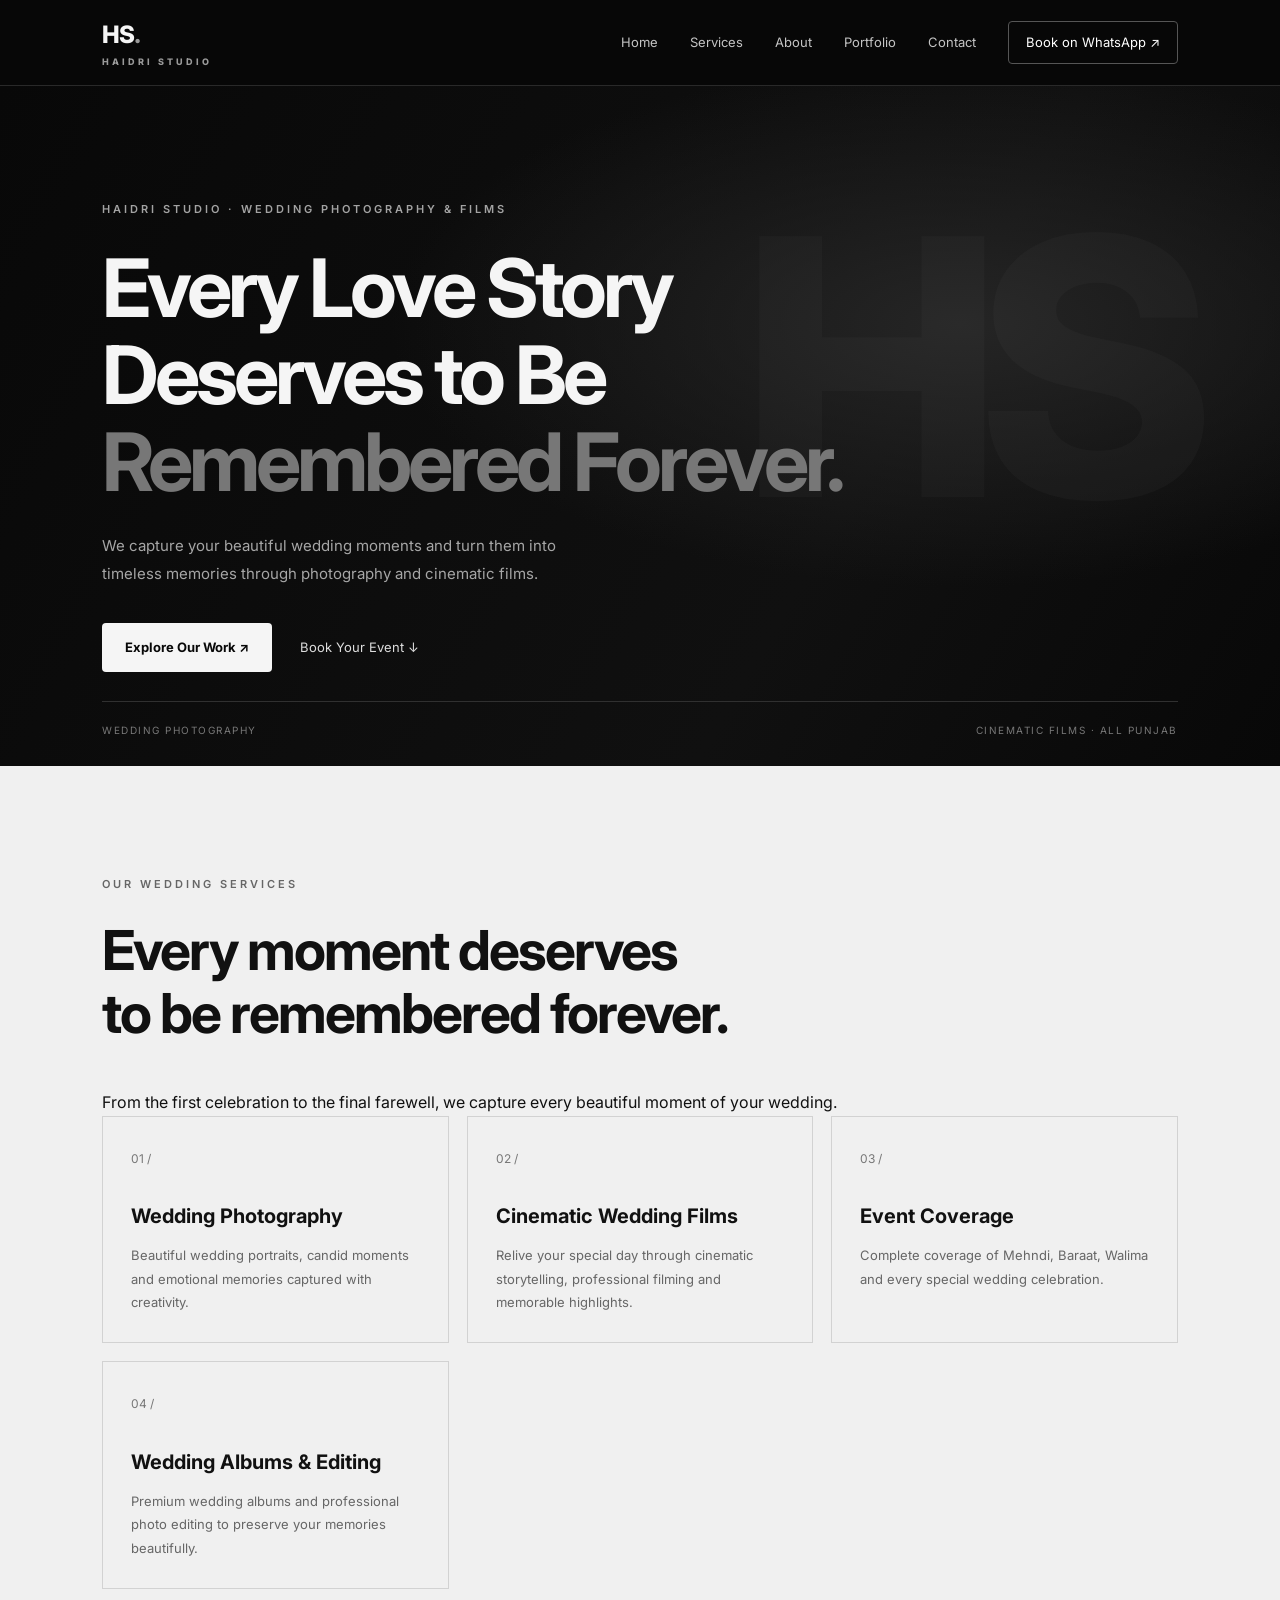
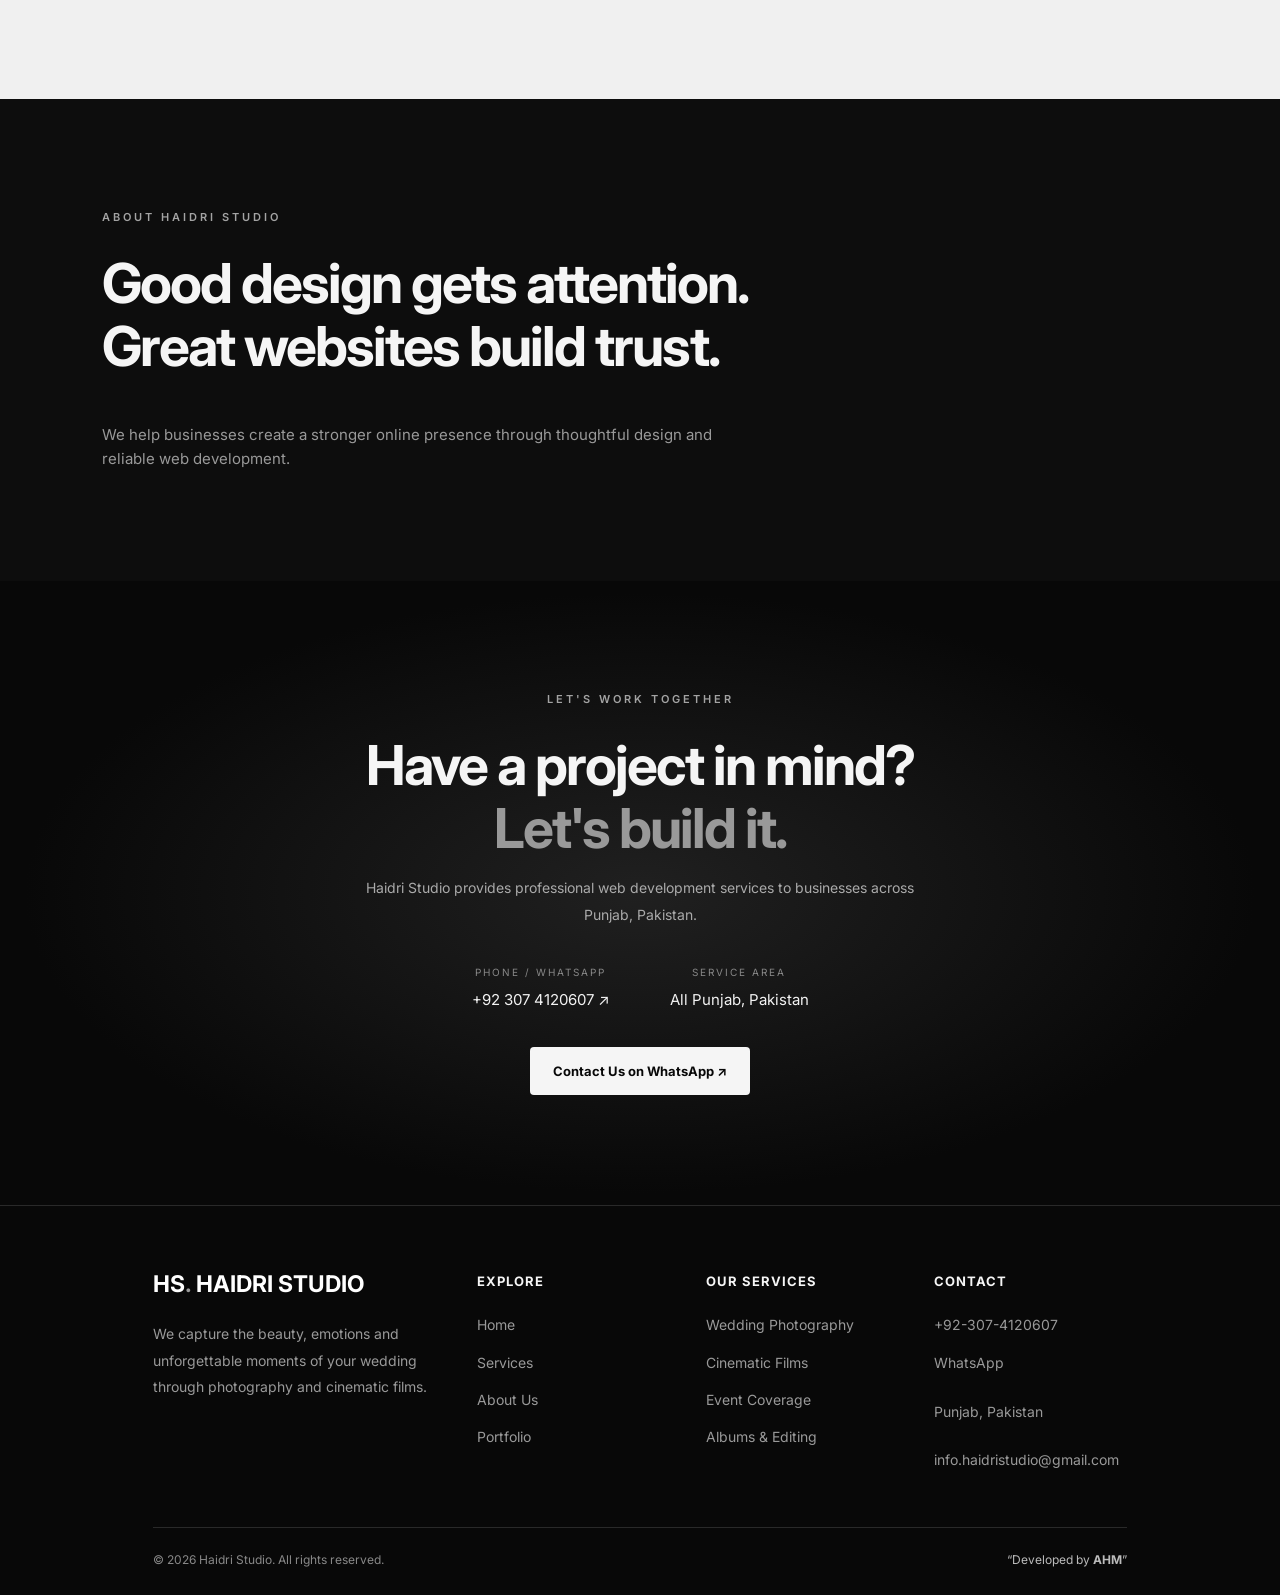
==== index.html @ b30dca48 "Add files via upload" ====
<!DOCTYPE html>
<html lang="en">
<head>
  <meta charset="UTF-8">
  <meta name="viewport" content="width=device-width, initial-scale=1.0">
  <meta name="description" content="Haidri Studio builds modern websites for businesses and brands.">
  <title>Haidri Studio | Web Development</title>
  <link rel="stylesheet" href="style.css">
</head>
<body>

  <header class="navbar">
    <a href="#" class="logo">HS<span>.</span> <small>HAIDRI STUDIO</small></a>

    
<nav>
<a href="index.html">Home</a>
<a href="services.html">Services</a>
<a href="about.html">About</a>
<a href="#portfolio">Portfolio</a>
<a href="contact.html">Contact</a>

  <a
    href="https://wa.me/923074120607?text=Hello%20Haidri%20Studio"
    class="nav-button"
    target="_blank"
    rel="noopener noreferrer"
  >
    Book on WhatsApp ↗
  </a>
</nav>

  </header>

  <main>

<section class="hero" id="home">
  <p class="eyebrow">HAIDRI STUDIO · WEDDING PHOTOGRAPHY & FILMS</p>

<h1>
  Every Love Story<br>
  Deserves to Be<br>
  <span>Remembered Forever.</span>
</h1>

<p class="hero-text">
  We capture your beautiful wedding moments and turn
  them into timeless memories through photography
  and cinematic films.
</p>

  <div class="hero-actions">
<a href="portfolio.html" class="primary-button">
  Explore Our Work ↗
</a>

    <a href="#contact" class="text-button">
      Book Your Event ↓
    </a>
  </div>

  <div class="hero-bottom">
    <span>WEDDING PHOTOGRAPHY</span>
    <span>CINEMATIC FILMS · ALL PUNJAB</span>
  </div>
</section>




    <section class="services section" id="services">
      <p class="eyebrow">OUR WEDDING SERVICES</p>

      <h2>
        Every moment deserves<br>
        to be <span>remembered forever.</span>
      </h2>

      <p class="section-description">
        From the first celebration to the final farewell,
        we capture every beautiful moment of your wedding.
      </p>

      <div class="service-grid">

        <article class="service-card">
          <span>01 /</span>
          <h3>Wedding Photography</h3>
          <p>
            Beautiful wedding portraits, candid moments and
            emotional memories captured with creativity.
          </p>
        </article>

        <article class="service-card">
          <span>02 /</span>
          <h3>Cinematic Wedding Films</h3>
          <p>
            Relive your special day through cinematic storytelling,
            professional filming and memorable highlights.
          </p>
        </article>

        <article class="service-card">
          <span>03 /</span>
          <h3>Event Coverage</h3>
          <p>
            Complete coverage of Mehndi, Baraat, Walima and
            every special wedding celebration.
          </p>
        </article>

        <article class="service-card">
          <span>04 /</span>
          <h3>Wedding Albums & Editing</h3>
          <p>
            Premium wedding albums and professional photo editing
            to preserve your memories beautifully.
          </p>
        </article>

      </div>
    </section>

    <section class="about section" id="about">
      <p class="eyebrow">ABOUT HAIDRI STUDIO</p>
      <h2>Good design gets attention.<br>Great websites build trust.</h2>
      <p>We help businesses create a stronger online presence through
        thoughtful design and reliable web development.</p>
    </section>

<section class="contact section" id="contact">
  <p class="eyebrow">LET'S WORK TOGETHER</p>

  <h2>Have a project in mind?<br><span>Let's build it.</span></h2>

  <p class="contact-description">
    Haidri Studio provides professional web development
    services to businesses across Punjab, Pakistan.
  </p>

  <div class="contact-details">
    <div class="contact-item">
      <span>PHONE / WHATSAPP</span>
      <a href="https://wa.me/923074120607" target="_blank" rel="noopener noreferrer">
        +92 307 4120607 ↗
      </a>
    </div>

    <div class="contact-item">
      <span>SERVICE AREA</span>
      <p>All Punjab, Pakistan</p>
    </div>
  </div>

  <a href="https://wa.me/923074120607?text=Hello%20Haidri%20Studio%2C%20I%20need%20a%20website."
     class="primary-button"
     target="_blank"
     rel="noopener noreferrer">
    Contact Us on WhatsApp ↗
  </a>
</section>

<!-- HAIDRI STUDIO FOOTER -->
<footer class="site-footer">
  <div class="footer-container">

    <div class="footer-main">

      <div class="footer-brand">
        <a href="index.html" class="footer-logo">
          HS<span>.</span> HAIDRI STUDIO
        </a>

        <p>
          We capture the beauty, emotions and unforgettable
          moments of your wedding through photography and
          cinematic films.
        </p>
      </div>

      <div class="footer-column">
        <h3>EXPLORE</h3>
        <a href="index.html">Home</a>
        <a href="services.html">Services</a>
        <a href="about.html">About Us</a>
        <a href="portfolio.html">Portfolio</a>
      </div>

      <div class="footer-column">
        <h3>OUR SERVICES</h3>
        <a href="services.html">Wedding Photography</a>
        <a href="services.html">Cinematic Films</a>
        <a href="services.html">Event Coverage</a>
        <a href="services.html">Albums & Editing</a>
      </div>

<div class="footer-column">
  <h3>CONTACT</h3>

  <a href="tel:+923074120607">+92-307-4120607</a>

  <a href="https://wa.me/923074120607"
     target="_blank"
     rel="noopener noreferrer">
    WhatsApp
  </a>

  <p class="footer-address">
    Punjab, Pakistan
  </p>

  <a href="mailto:info.haidristudio@gmail.com">
  info.haidristudio@gmail.com
  </a>
</div>


</div>

    <div class="footer-bottom">
      <p>
        © 2026 Haidri Studio. All rights reserved.
      </p>

      <p class="footer-credit">
        “Developed by <strong>AHM</strong>”
      </p>
    </div>

  </div>
</footer>
---- style.css ----
@import url('https://fonts.googleapis.com/css2?family=Inter:wght@400;500;600;700;800&display=swap');

:root {
  --bg: #080808;
  --panel: #111111;
  --text: #f5f5f5;
  --muted: #999999;
  --line: #292929;
}

* {
  margin: 0;
  padding: 0;
  box-sizing: border-box;
}

html {
  scroll-behavior: smooth;
  scroll-padding-top: 90px;
}

body {
  background: var(--bg);
  color: var(--text);
  font-family: 'Inter', Arial, sans-serif;
  line-height: 1.6;
}

a {
  color: inherit;
  text-decoration: none;
}

.navbar {
  height: 86px;
  padding: 0 8%;
  display: flex;
  align-items: center;
  justify-content: space-between;
  border-bottom: 1px solid var(--line);
  position: sticky;
  top: 0;
  z-index: 10;
  background: rgba(8, 8, 8, 0.94);
  backdrop-filter: blur(15px);
}

.logo {
  font-size: 24px;
  font-weight: 800;
  letter-spacing: -1px;
}

.logo span,
.hero h1 span,
.contact h2 span {
  color: #999999;
}

.logo small {
  display: block;
  font-size: 9px;
  letter-spacing: 3px;
  color: var(--muted);
}

.navbar nav {
  display: flex;
  align-items: center;
  gap: 32px;
}

.navbar nav a {
  font-size: 13px;
  color: #c4c4c4;
  transition: color 0.25s;
}

.navbar nav a:hover {
  color: white;
}

.navbar nav .nav-button {
  border: 1px solid #555;
  padding: 10px 17px;
  border-radius: 4px;
  color: white;
}

.hero {
  min-height: 680px;
  padding: 115px 8% 28px;
  display: flex;
  flex-direction: column;
  align-items: flex-start;
  position: relative;
  overflow: hidden;
  background:
    radial-gradient(ellipse at 75% 35%, #252525 0%, transparent 42%),
    linear-gradient(120deg, #080808, #101010 65%, #080808);
}

.hero::before {
  content: "HS";
  position: absolute;
  right: 7%;
  top: 15%;
  font-size: clamp(180px, 28vw, 380px);
  line-height: 1;
  font-weight: 800;
  letter-spacing: -25px;
  color: rgba(255, 255, 255, 0.025);
  pointer-events: none;
}

.eyebrow {
  color: #a3a3a3;
  font-size: 11px;
  letter-spacing: 3px;
  font-weight: 600;
  margin-bottom: 25px;
}

.hero h1 {
  font-size: clamp(42px, 6.3vw, 83px);
  line-height: 1.08;
  letter-spacing: -4px;
  font-weight: 700;
  position: relative;
}

.hero h1 span {
  color: #777;
}

.hero-text {
  color: #a6a6a6;
  max-width: 510px;
  margin-top: 27px;
  font-size: 15px;
  line-height: 1.9;
}

.hero-actions {
  display: flex;
  align-items: center;
  gap: 28px;
  margin-top: 34px;
}

.primary-button {
  display: inline-block;
  background: #f5f5f5;
  color: #080808;
  padding: 14px 23px;
  border-radius: 4px;
  font-size: 13px;
  font-weight: 700;
  transition: background 0.25s, transform 0.25s;
}

.primary-button:hover {
  background: #cfcfcf;
  transform: translateY(-2px);
}

.text-button {
  color: #ddd;
  font-size: 13px;
}

.hero-bottom {
  width: 100%;
  display: flex;
  justify-content: space-between;
  gap: 15px;
  border-top: 1px solid #303030;
  padding-top: 20px;
  margin-top: auto;
  color: #777;
  font-size: 10px;
  letter-spacing: 1.5px;
}

.section {
  padding: 110px 8%;
}

.services {
  background: #f0f0f0;
  color: #111;
}

.services .eyebrow {
  color: #666;
}

.section h2 {
  font-size: clamp(32px, 4.5vw, 55px);
  line-height: 1.15;
  letter-spacing: -2px;
  margin-bottom: 45px;
}

.service-grid {
  display: grid;
  grid-template-columns: repeat(3, 1fr);
  gap: 18px;
}

.service-card {
  padding: 28px;
  min-height: 225px;
  border: 1px solid #d2d2d2;
  transition: transform 0.25s, background 0.25s;
}

.service-card:hover {
  transform: translateY(-5px);
  background: #fff;
}

.service-card span {
  font-size: 12px;
  color: #777;
}

.service-card h3 {
  font-size: 20px;
  margin: 30px 0 12px;
}

.service-card p {
  font-size: 13px;
  color: #666;
  line-height: 1.8;
}

.about {
  background: #0d0d0d;
}

.about > p:last-child {
  max-width: 620px;
  color: #999;
  font-size: 15px;
}

.contact {
  text-align: center;
  background:
    radial-gradient(ellipse at center, #202020 0%, #080808 68%);
}

.contact h2 {
  margin-bottom: 30px;
}

.contact-note {
  color: #777;
  font-size: 12px;
  margin-top: 20px;
}

footer {
  border-top: 1px solid var(--line);
  min-height: 95px;
  padding: 25px 8%;
  display: flex;
  align-items: center;
  justify-content: space-between;
  gap: 20px;
}

footer p {
  font-size: 12px;
  color: #777;
}

@media (max-width: 700px) {
  .navbar {
    height: auto;
    min-height: 75px;
    padding: 15px 5%;
    align-items: flex-start;
    gap: 18px;
  }

  .navbar nav {
    gap: 12px;
    flex-wrap: wrap;
    justify-content: flex-end;
  }

  .navbar nav a {
    font-size: 11px;
  }

  .navbar nav .nav-button {
    padding: 5px 9px;
  }

  .hero {
    min-height: 620px;
    padding: 95px 6% 25px;
  }

  .hero h1 {
    letter-spacing: -2px;
  }

  .hero-bottom {
    flex-direction: column;
    font-size: 9px;
  }

  .section {
    padding: 75px 6%;
  }

  .service-grid {
    grid-template-columns: 1fr;
  }

  footer {
    padding: 22px 6%;
    flex-wrap: wrap;
  }
}

.contact-description {
  max-width: 570px;
  margin: -15px auto 35px;
  color: #aaa;
  font-size: 14px;
  line-height: 1.9;
}

.contact-details {
  display: flex;
  justify-content: center;
  gap: 60px;
  flex-wrap: wrap;
  margin-bottom: 35px;
}

.contact-item {
  display: flex;
  flex-direction: column;
  gap: 8px;
}

.contact-item span {
  font-size: 10px;
  letter-spacing: 2px;
  color: #888;
}

.contact-item a,
.contact-item p {
  color: #f2f2f2;
  font-size: 15px;
}

.contact-item a:hover {
  color: #aaa;
}

@media (max-width: 600px) {
  .contact-details {
    gap: 25px;
    flex-direction: column;
  }
}

/* ===== HAIDRI STUDIO FOOTER ===== */

.site-footer {
  background: #080808;
  color: #f5f5f5;
  padding: 65px 6% 25px;
  border-top: 1px solid #292929;
}

.footer-container {
  max-width: 1200px;
  margin: 0 auto;
}

.footer-main {
  display: grid;
  grid-template-columns: 1.5fr 1fr 1fr 1fr;
  gap: 35px;
  padding-bottom: 45px;
}

.footer-logo {
  display: inline-block;
  color: #fff;
  font-size: 27px;
  font-weight: 700;
  text-decoration: none;
  margin-bottom: 18px;
}

.footer-logo span {
  color: #999;
}

.footer-brand p {
  max-width: 290px;
  color: #999;
  font-size: 14px;
  line-height: 1.9;
}

.footer-column h3 {
  font-size: 13px;
  letter-spacing: 1px;
  margin: 5px 0 22px;
}

.footer-column a {
  display: block;
  width: fit-content;
  color: #999;
  font-size: 14px;
  text-decoration: none;
  margin-bottom: 15px;
  transition: color .25s ease;
}

.footer-column a:hover {
  color: #fff;
}

.footer-bottom {
  border-top: 1px solid #292929;
  padding-top: 22px;
  display: flex;
  align-items: center;
  justify-content: space-between;
  flex-wrap: wrap;
  gap: 15px;
}

.footer-bottom p {
  margin: 0;
  color: #888;
  font-size: 12px;
  line-height: 1.7;
}

.footer-credit {
  color: #bbb !important;
}

@media (max-width: 800px) {
  .footer-main {
    grid-template-columns: repeat(2, minmax(0, 1fr));
    gap: 30px 20px;
  }
}

@media (max-width: 480px) {
  .site-footer {
    padding: 45px 6% 22px;
  }

  .footer-main {
    grid-template-columns: 1fr 1fr;
  }

  .footer-brand {
    grid-column: 1 / -1;
  }

  .footer-bottom {
    align-items: flex-start;
    flex-direction: column;
  }
}
.footer-address {
  color: #ccc;
  font-size: 14px;
  line-height: 1.8;
  margin: 25px 0;
}
.footer-bottom {
  position: relative;
}

.footer-designed {
  position: absolute;
  right: 0;
  bottom: 0;
  margin: 0;
  color: #999;
  font-size: 13px;
  text-align: right;
}

.footer-designed strong {
  color: #fff;
}

@media (max-width: 600px) {
  .footer-designed {
    position: static;
    text-align: left;
    margin-top: 10px;
  }
}
/* HAIDRI STUDIO FOOTER */
.site-footer {
  background: #080808;
  color: #f5f5f5;
  padding: 60px 6% 25px;
  border-top: 1px solid #292929;
  margin-top: 0;
}

.footer-container {
  max-width: 1200px;
  margin: 0 auto;
}

.footer-main {
  display: grid;
  grid-template-columns: 1.5fr 1fr 1fr 1fr;
  gap: 35px;
  padding-bottom: 40px;
}

.footer-logo {
  display: inline-block;
  color: #fff;
  font-size: 23px;
  font-weight: 700;
  text-decoration: none;
  margin-bottom: 18px;
}

.footer-logo span {
  color: #999;
}

.footer-brand p {
  max-width: 290px;
  color: #999;
  font-size: 14px;
  line-height: 1.9;
}

.footer-column h3 {
  font-size: 13px;
  letter-spacing: 1px;
  margin: 5px 0 22px;
}

.footer-column a {
  display: block;
  width: fit-content;
  color: #999;
  font-size: 14px;
  text-decoration: none;
  margin-bottom: 15px;
  transition: color 0.25s ease;
  overflow-wrap: anywhere;
}

.footer-column a:hover {
  color: #fff;
}

.footer-address {
  color: #999;
  font-size: 14px;
  line-height: 1.8;
  margin: 25px 0;
}

.footer-bottom {
  border-top: 1px solid #292929;
  padding-top: 22px;
  display: flex;
  align-items: center;
  justify-content: space-between;
  flex-wrap: wrap;
  gap: 15px;
}

.footer-bottom p {
  margin: 0;
  color: #888;
  font-size: 12px;
  line-height: 1.7;
}

.footer-designed strong {
  color: #fff;
}

@media (max-width: 800px) {
  .footer-main {
    grid-template-columns: repeat(2, minmax(0, 1fr));
    gap: 30px 20px;
  }
}

@media (max-width: 480px) {
  .site-footer {
    padding: 45px 6% 22px;
  }

  .footer-main {
    grid-template-columns: 1fr 1fr;
  }

  .footer-brand {
    grid-column: 1 / -1;
  }

  .footer-bottom {
    align-items: flex-start;
    flex-direction: column;
  }
}
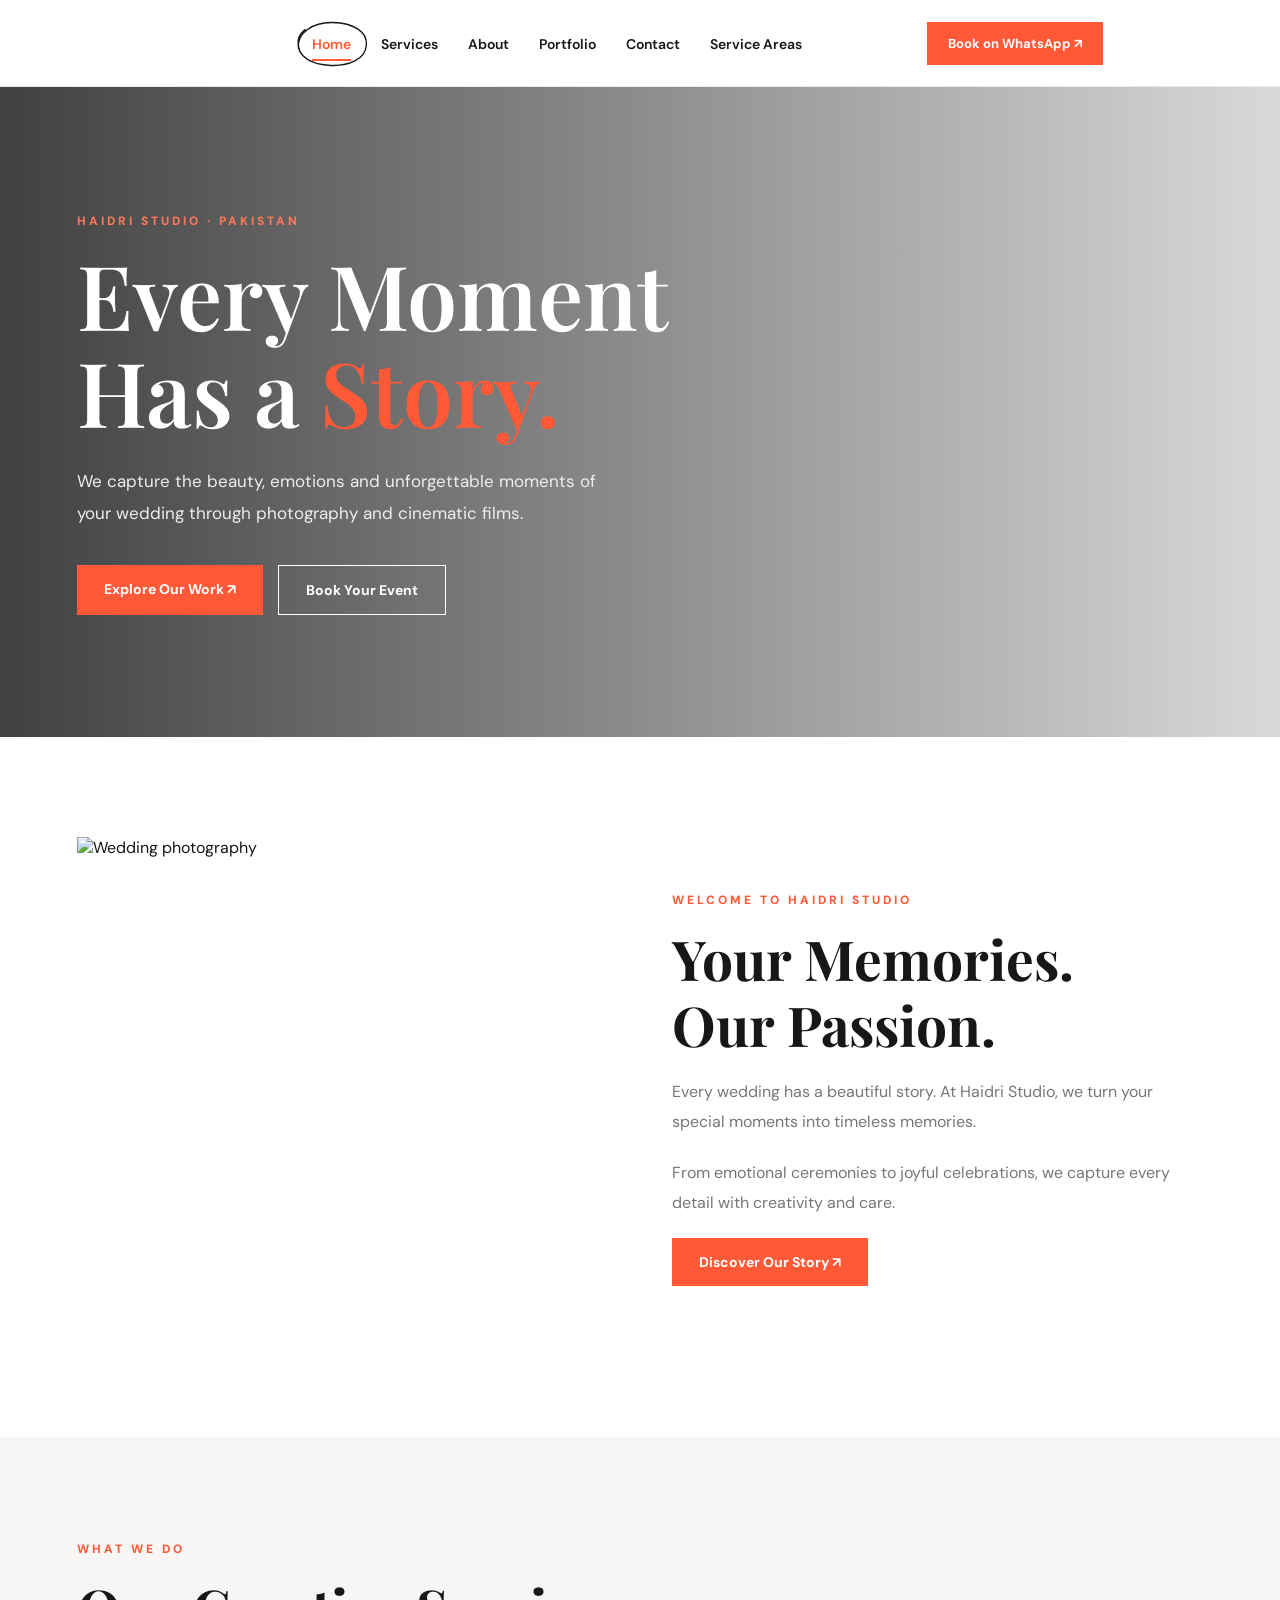
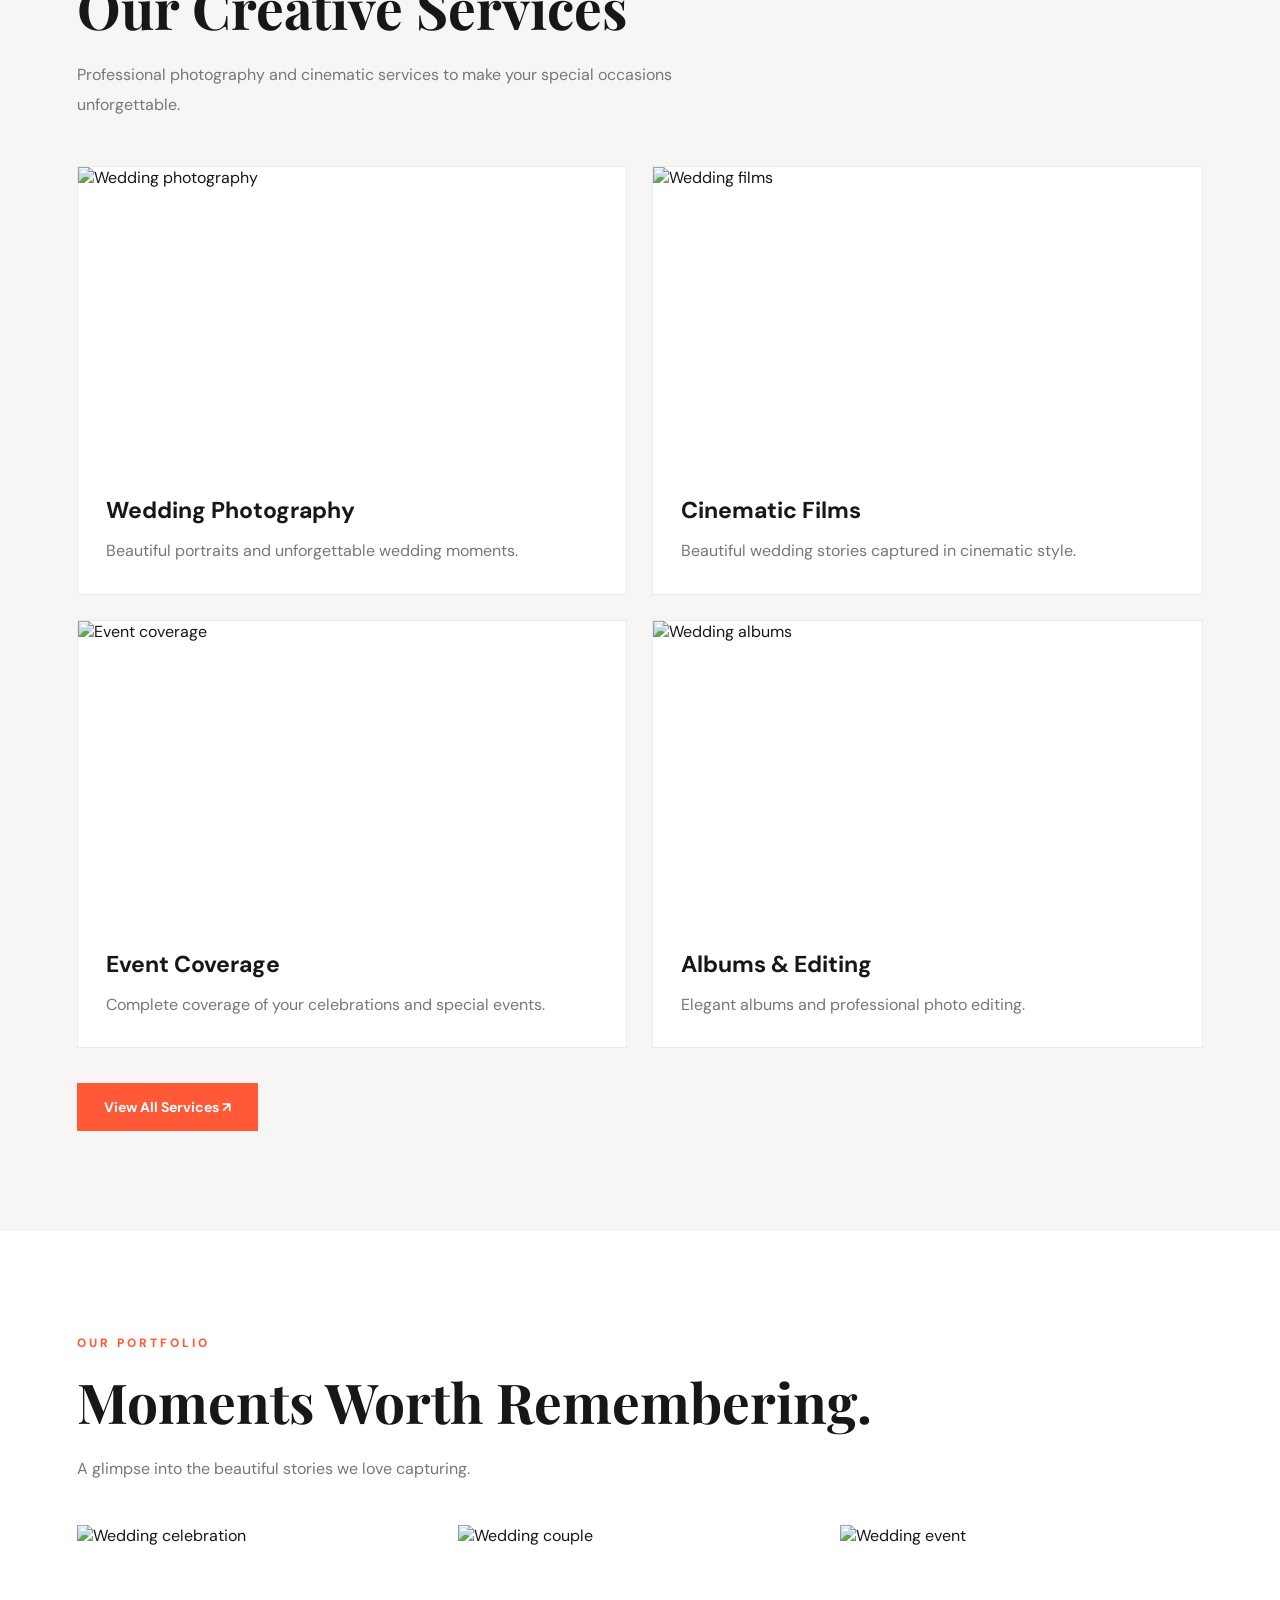
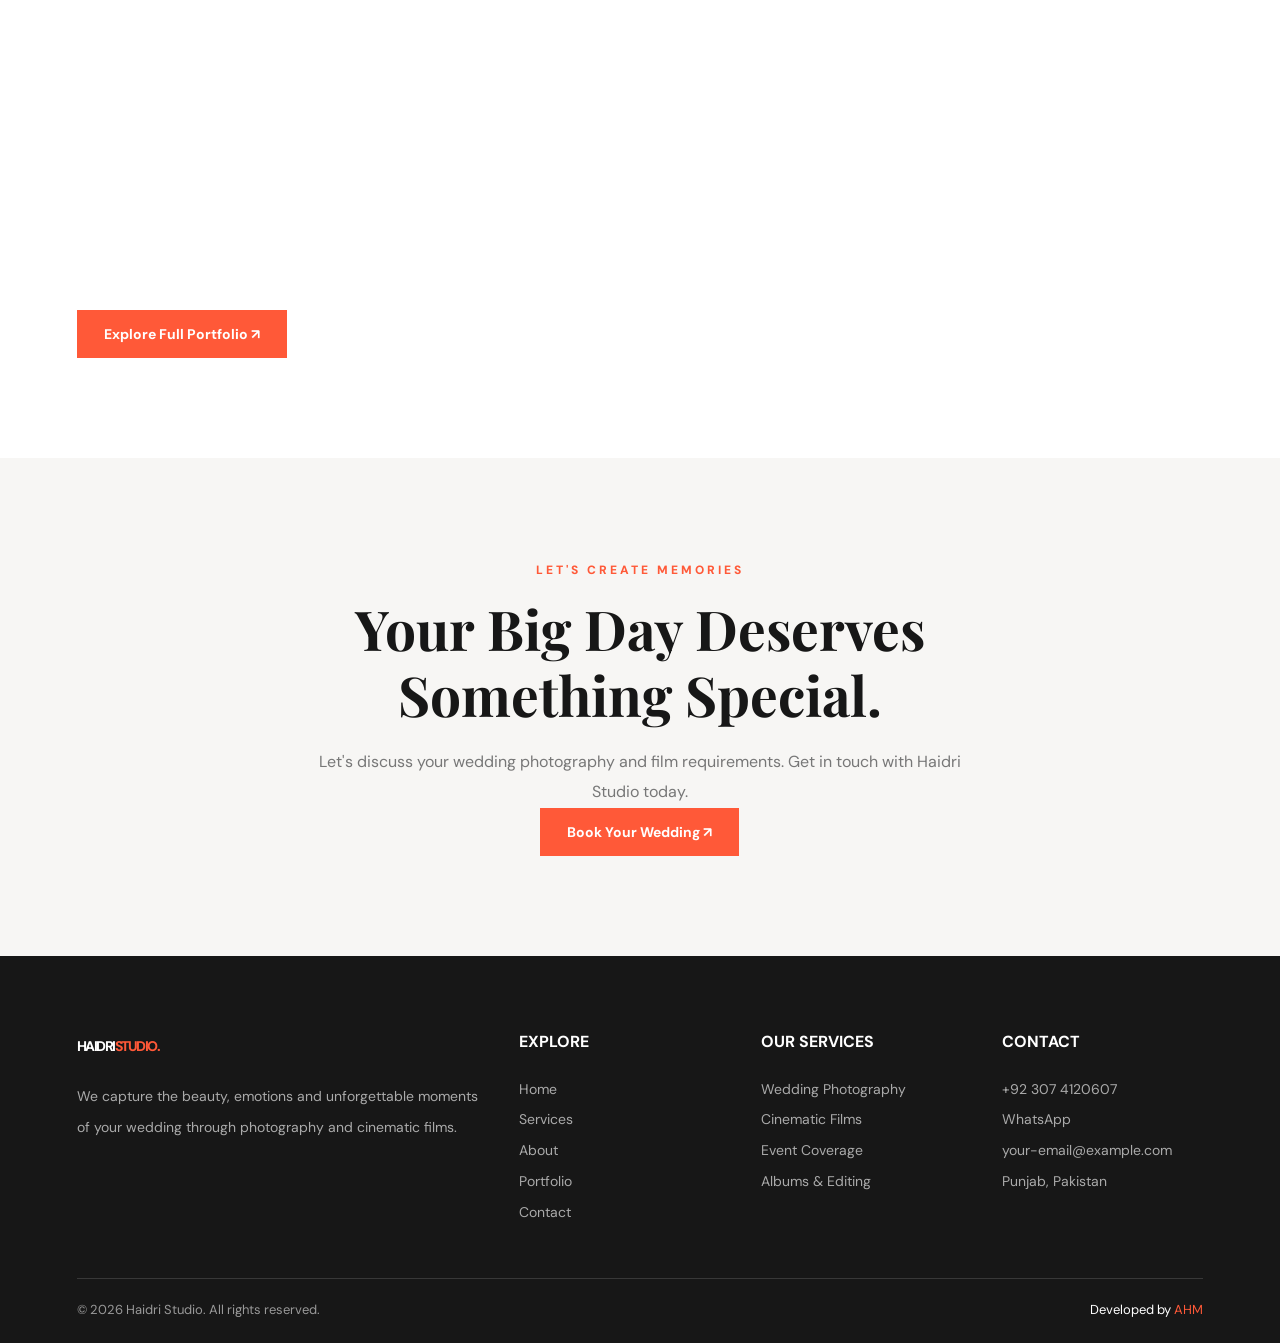
==== commit 6da11b85: "Add files via upload" ====
--- a/index.html
+++ b/index.html
@@ -2,232 +2,505 @@
 <!DOCTYPE html>
 <html lang="en">
 <head>
-  <meta charset="UTF-8">
-  <meta name="viewport" content="width=device-width, initial-scale=1.0">
-  <meta name="description" content="Haidri Studio builds modern websites for businesses and brands.">
-  <title>Haidri Studio | Web Development</title>
-  <link rel="stylesheet" href="style.css">
+    <meta charset="UTF-8">
+    <meta name="viewport" content="width=device-width, initial-scale=1.0">
+
+    <meta name="description" content="Haidri Studio captures your beautiful wedding moments through professional photography and cinematic films.">
+
+    <title>Haidri Studio | Wedding Photography & Films</title>
+
+    <link rel="stylesheet" href="style.css">
+
+    <!-- Navigation animation layering -->
+    <style>
+        header nav {
+            position: relative;
+        }
+
+        header nav .nav-links a {
+            position: relative;
+            z-index: 1;
+        }
+           
+    </style>
 </head>
+
 <body>
 
-  <header class="navbar">
-    <a href="#" class="logo">HS<span>.</span> <small>HAIDRI STUDIO</small></a>
+<!-- NAVBAR -->
+<header class="site-header">
+
+    <div class="container navbar">
+
+        <!-- LOGO -->
+        <a href="index.html" class="logo-link">
+            <img src="images/logo.png"
+                 alt="Haidri Studio"
+                 class="logo-img">
+        </a>
+
+        <!-- NAVIGATION -->
+        <nav aria-label="Main navigation">
+
+            <ul class="nav-links">
+
+                <li>
+                    <a href="index.html" class="active" aria-current="page">
+                        Home
+                    </a>
+                </li>
+
+                <li>
+                    <a href="services.html">Services</a>
+                </li>
+
+                <li>
+                    <a href="about.html">About</a>
+                </li>
+
+                <li>
+                    <a href="portfolio.html">Portfolio</a>
+                </li>
+
+                <li>
+                    <a href="contact.html">Contact</a>
+                </li>
+<li class="dropdown">
+    <a href="areas.html">Service Areas</a>
+
+    <ul class="dropdown-menu">
+        <li><a href="areas.html#lahore">Lahore</a></li>
+        <li><a href="areas.html#faisalabad">Faisalabad</a></li>
+         <li><a href="areas.html#gujrat">Gujrat</a></li>
+        <li><a href="areas.html#multan">Multan</a></li>
+        <li><a href="areas.html#rawalpindi">Rawalpindi</a></li>
+        <li><a href="areas.html#islamabad">Islamabad</a></li>
+        <li><a href="areas.html#gujranwala">Gujranwala</a></li>
+        <li><a href="areas.html#sialkot">Sialkot</a></li>
+        <li><a href="areas.html#bahawalpur">Bahawalpur</a></li>
+        <li><a href="areas.html#Other City">Other City</a></li>
+    </ul>
+</li>
 
     
-<nav>
-<a href="index.html">Home</a>
-<a href="services.html">Services</a>
-<a href="about.html">About</a>
-<a href="#portfolio">Portfolio</a>
-<a href="contact.html">Contact</a>
-
-  <a
-    href="https://wa.me/923074120607?text=Hello%20Haidri%20Studio"
-    class="nav-button"
-    target="_blank"
-    rel="noopener noreferrer"
-  >
-    Book on WhatsApp ↗
-  </a>
-</nav>
-
-  </header>
-
-  <main>
-
-<section class="hero" id="home">
-  <p class="eyebrow">HAIDRI STUDIO · WEDDING PHOTOGRAPHY & FILMS</p>
-
-<h1>
-  Every Love Story<br>
-  Deserves to Be<br>
-  <span>Remembered Forever.</span>
-</h1>
-
-<p class="hero-text">
-  We capture your beautiful wedding moments and turn
-  them into timeless memories through photography
-  and cinematic films.
-</p>
-
-  <div class="hero-actions">
-<a href="portfolio.html" class="primary-button">
-  Explore Our Work ↗
-</a>
-
-    <a href="#contact" class="text-button">
-      Book Your Event ↓
-    </a>
-  </div>
-
-  <div class="hero-bottom">
-    <span>WEDDING PHOTOGRAPHY</span>
-    <span>CINEMATIC FILMS · ALL PUNJAB</span>
-  </div>
+</li>
+            </ul>
+
+        </nav>
+
+        <!-- WHATSAPP BUTTON -->
+        <a class="nav-cta"
+           href="https://wa.me/923074120607"
+           target="_blank"
+           rel="noopener noreferrer">
+            Book on WhatsApp ↗
+        </a>
+
+    </div>
+
+</header>
+
+
+<!-- HERO SECTION -->
+<section class="hero"
+    style="background: linear-gradient(90deg, rgba(0,0,0,.75), rgba(0,0,0,.15)), url('images/story-background.png') center/cover;">
+
+    <div class="hero-content">
+
+        <span class="section-tag" style="color:#ff7659;">
+            HAIDRI STUDIO · PAKISTAN
+        </span>
+
+        <h1 style="color:white;">
+            Every Moment<br>
+            Has a <span>Story.</span>
+        </h1>
+
+        <p style="color:#eeeeee;">
+            We capture the beauty, emotions and unforgettable moments
+            of your wedding through photography and cinematic films.
+        </p>
+
+        <div class="hero-buttons">
+
+            <a href="portfolio.html" class="btn-primary">
+                Explore Our Work ↗
+            </a>
+
+            <a href="https://wa.me/923074120607"
+               target="_blank"
+               rel="noopener noreferrer"
+               class="btn-outline"
+               style="border-color:white;color:white;">
+                Book Your Event
+            </a>
+
+        </div>
+
+    </div>
+
 </section>
 
 
-
-
-    <section class="services section" id="services">
-      <p class="eyebrow">OUR WEDDING SERVICES</p>
-
-      <h2>
-        Every moment deserves<br>
-        to be <span>remembered forever.</span>
-      </h2>
-
-      <p class="section-description">
-        From the first celebration to the final farewell,
-        we capture every beautiful moment of your wedding.
-      </p>
-
-      <div class="service-grid">
-
-        <article class="service-card">
-          <span>01 /</span>
-          <h3>Wedding Photography</h3>
-          <p>
-            Beautiful wedding portraits, candid moments and
-            emotional memories captured with creativity.
-          </p>
-        </article>
-
-        <article class="service-card">
-          <span>02 /</span>
-          <h3>Cinematic Wedding Films</h3>
-          <p>
-            Relive your special day through cinematic storytelling,
-            professional filming and memorable highlights.
-          </p>
-        </article>
-
-        <article class="service-card">
-          <span>03 /</span>
-          <h3>Event Coverage</h3>
-          <p>
-            Complete coverage of Mehndi, Baraat, Walima and
-            every special wedding celebration.
-          </p>
-        </article>
-
-        <article class="service-card">
-          <span>04 /</span>
-          <h3>Wedding Albums & Editing</h3>
-          <p>
-            Premium wedding albums and professional photo editing
-            to preserve your memories beautifully.
-          </p>
-        </article>
-
-      </div>
-    </section>
-
-    <section class="about section" id="about">
-      <p class="eyebrow">ABOUT HAIDRI STUDIO</p>
-      <h2>Good design gets attention.<br>Great websites build trust.</h2>
-      <p>We help businesses create a stronger online presence through
-        thoughtful design and reliable web development.</p>
-    </section>
-
-<section class="contact section" id="contact">
-  <p class="eyebrow">LET'S WORK TOGETHER</p>
-
-  <h2>Have a project in mind?<br><span>Let's build it.</span></h2>
-
-  <p class="contact-description">
-    Haidri Studio provides professional web development
-    services to businesses across Punjab, Pakistan.
-  </p>
-
-  <div class="contact-details">
-    <div class="contact-item">
-      <span>PHONE / WHATSAPP</span>
-      <a href="https://wa.me/923074120607" target="_blank" rel="noopener noreferrer">
-        +92 307 4120607 ↗
-      </a>
-    </div>
-
-    <div class="contact-item">
-      <span>SERVICE AREA</span>
-      <p>All Punjab, Pakistan</p>
-    </div>
-  </div>
-
-  <a href="https://wa.me/923074120607?text=Hello%20Haidri%20Studio%2C%20I%20need%20a%20website."
-     class="primary-button"
-     target="_blank"
-     rel="noopener noreferrer">
-    Contact Us on WhatsApp ↗
-  </a>
+<!-- INTRODUCTION -->
+<section class="section">
+
+    <div class="container about-grid">
+
+        <div class="about-image">
+
+            <img
+                src="https://images.unsplash.com/photo-1537633552985-df8429e8048b?auto=format&fit=crop&w=1000&q=85"
+                alt="Wedding photography">
+
+        </div>
+
+        <div class="about-content">
+
+            <span class="section-tag">
+                WELCOME TO HAIDRI STUDIO
+            </span>
+
+            <h2 class="section-title">
+                Your Memories.<br>
+                Our Passion.
+            </h2>
+
+            <p>
+                Every wedding has a beautiful story. At Haidri Studio,
+                we turn your special moments into timeless memories.
+            </p>
+
+            <p>
+                From emotional ceremonies to joyful celebrations,
+                we capture every detail with creativity and care.
+            </p>
+
+            <a href="about.html" class="btn-primary">
+                Discover Our Story ↗
+            </a>
+
+        </div>
+
+    </div>
+
 </section>
 
-<!-- HAIDRI STUDIO FOOTER -->
+
+<!-- SERVICES -->
+<section class="section section-light">
+
+    <div class="container">
+
+        <span class="section-tag">
+            WHAT WE DO
+        </span>
+
+        <h2 class="section-title">
+            Our Creative Services
+        </h2>
+
+        <p class="section-description">
+            Professional photography and cinematic services
+            to make your special occasions unforgettable.
+        </p>
+
+        <div class="services-grid">
+
+            <div class="service-card">
+
+                <img
+                    src="https://images.unsplash.com/photo-1537633552985-df8429e8048b?auto=format&fit=crop&w=900&q=85"
+                    alt="Wedding photography">
+
+                <div class="service-card-content">
+
+                    <h3>Wedding Photography</h3>
+
+                    <p>
+                        Beautiful portraits and unforgettable wedding moments.
+                    </p>
+
+                </div>
+
+            </div>
+
+
+            <div class="service-card">
+
+                <img
+                    src="https://images.unsplash.com/photo-1511285560929-80b456fea0bc?auto=format&fit=crop&w=900&q=85"
+                    alt="Wedding films">
+
+                <div class="service-card-content">
+
+                    <h3>Cinematic Films</h3>
+
+                    <p>
+                        Beautiful wedding stories captured in cinematic style.
+                    </p>
+
+                </div>
+
+            </div>
+
+
+            <div class="service-card">
+
+                <img
+                    src="https://images.unsplash.com/photo-1519225421980-715cb0215aed?auto=format&fit=crop&w=900&q=85"
+                    alt="Event coverage">
+
+                <div class="service-card-content">
+
+                    <h3>Event Coverage</h3>
+
+                    <p>
+                        Complete coverage of your celebrations and special events.
+                    </p>
+
+                </div>
+
+            </div>
+
+
+            <div class="service-card">
+
+                <img
+                    src="https://images.unsplash.com/photo-1523438885200-e635ba2c371e?auto=format&fit=crop&w=900&q=85"
+                    alt="Wedding albums">
+
+                <div class="service-card-content">
+
+                    <h3>Albums & Editing</h3>
+
+                    <p>
+                        Elegant albums and professional photo editing.
+                    </p>
+
+                </div>
+
+            </div>
+
+        </div>
+
+        <a href="services.html"
+           class="btn-primary"
+           style="margin-top:35px;">
+
+            View All Services ↗
+
+        </a>
+
+    </div>
+
+</section>
+
+
+<!-- PORTFOLIO PREVIEW -->
+<section class="section">
+
+    <div class="container">
+
+        <span class="section-tag">
+            OUR PORTFOLIO
+        </span>
+
+        <h2 class="section-title">
+            Moments Worth Remembering.
+        </h2>
+
+        <p class="section-description">
+            A glimpse into the beautiful stories we love capturing.
+        </p>
+
+        <div class="portfolio-grid">
+
+            <div class="portfolio-item">
+
+                <img
+                    src="https://images.unsplash.com/photo-1519741497674-611481863552?auto=format&fit=crop&w=900&q=85"
+                    alt="Wedding celebration">
+
+            </div>
+
+
+            <div class="portfolio-item">
+
+                <img
+                    src="https://images.unsplash.com/photo-1511285560929-80b456fea0bc?auto=format&fit=crop&w=900&q=85"
+                    alt="Wedding couple">
+
+            </div>
+
+
+            <div class="portfolio-item">
+
+                <img
+                    src="https://images.unsplash.com/photo-1464366400600-7168b8af9bc3?auto=format&fit=crop&w=900&q=85"
+                    alt="Wedding event">
+
+            </div>
+
+        </div>
+
+        <a href="portfolio.html"
+           class="btn-primary"
+           style="margin-top:35px;">
+
+            Explore Full Portfolio ↗
+
+        </a>
+
+    </div>
+
+</section>
+
+
+<!-- BOOKING CTA -->
+<section class="section section-light">
+
+    <div class="container" style="text-align:center;">
+
+        <span class="section-tag">
+            LET'S CREATE MEMORIES
+        </span>
+
+        <h2 class="section-title">
+            Your Big Day Deserves<br>
+            Something Special.
+        </h2>
+
+        <p class="section-description" style="margin:0 auto;">
+
+            Let's discuss your wedding photography and film requirements.
+            Get in touch with Haidri Studio today.
+
+        </p>
+
+        <a
+            href="https://wa.me/923074120607?text=Hello%20Haidri%20Studio%2C%20I%20want%20to%20book%20your%20services."
+            target="_blank"
+            rel="noopener noreferrer"
+            class="btn-primary">
+
+            Book Your Wedding ↗
+
+        </a>
+
+    </div>
+
+</section>
+
+
+<!-- FOOTER -->
 <footer class="site-footer">
-  <div class="footer-container">
-
-    <div class="footer-main">
-
-      <div class="footer-brand">
-        <a href="index.html" class="footer-logo">
-          HS<span>.</span> HAIDRI STUDIO
-        </a>
-
-        <p>
-          We capture the beauty, emotions and unforgettable
-          moments of your wedding through photography and
-          cinematic films.
-        </p>
-      </div>
-
-      <div class="footer-column">
-        <h3>EXPLORE</h3>
-        <a href="index.html">Home</a>
-        <a href="services.html">Services</a>
-        <a href="about.html">About Us</a>
-        <a href="portfolio.html">Portfolio</a>
-      </div>
-
-      <div class="footer-column">
-        <h3>OUR SERVICES</h3>
-        <a href="services.html">Wedding Photography</a>
-        <a href="services.html">Cinematic Films</a>
-        <a href="services.html">Event Coverage</a>
-        <a href="services.html">Albums & Editing</a>
-      </div>
-
-<div class="footer-column">
-  <h3>CONTACT</h3>
-
-  <a href="tel:+923074120607">+92-307-4120607</a>
-
-  <a href="https://wa.me/923074120607"
-     target="_blank"
-     rel="noopener noreferrer">
-    WhatsApp
-  </a>
-
-  <p class="footer-address">
-    Punjab, Pakistan
-  </p>
-
-  <a href="mailto:info.haidristudio@gmail.com">
-  info.haidristudio@gmail.com
-  </a>
-</div>
-
-
-</div>
-
-    <div class="footer-bottom">
-      <p>
-        © 2026 Haidri Studio. All rights reserved.
-      </p>
-
-      <p class="footer-credit">
-        “Developed by <strong>AHM</strong>”
-      </p>
-    </div>
-
-  </div>
-</footer>+
+    <div class="container">
+
+        <div class="footer-grid">
+
+            <!-- BRAND -->
+            <div>
+
+                <a href="index.html"
+                   class="logo"
+                   style="color:white;">
+
+                    HAIDRI<span>STUDIO.</span>
+
+                </a>
+
+                <p style="margin-top:20px;">
+
+                    We capture the beauty, emotions and unforgettable
+                    moments of your wedding through photography
+                    and cinematic films.
+
+                </p>
+
+            </div>
+
+
+            <!-- EXPLORE -->
+            <div>
+
+                <h3>EXPLORE</h3>
+
+                <p><a href="index.html">Home</a></p>
+                <p><a href="services.html">Services</a></p>
+                <p><a href="about.html">About</a></p>
+                <p><a href="portfolio.html">Portfolio</a></p>
+                <p><a href="contact.html">Contact</a></p>
+
+            </div>
+
+
+            <!-- SERVICES -->
+            <div>
+
+                <h3>OUR SERVICES</h3>
+
+                <p>Wedding Photography</p>
+                <p>Cinematic Films</p>
+                <p>Event Coverage</p>
+                <p>Albums & Editing</p>
+
+            </div>
+
+
+            <!-- CONTACT -->
+            <div>
+
+                <h3>CONTACT</h3>
+
+                <p>
+                    <a href="tel:+923074120607">
+                        +92 307 4120607
+                    </a>
+                </p>
+
+                <p>
+                    <a href="https://wa.me/923074120607"
+                       target="_blank"
+                       rel="noopener noreferrer">
+                        WhatsApp
+                    </a>
+                </p>
+
+                <p>
+                    <a href="mailto:your-email@example.com">
+                        your-email@example.com
+                    </a>
+                </p>
+
+                <p>Punjab, Pakistan</p>
+
+            </div>
+
+        </div>
+
+
+        <!-- FOOTER BOTTOM -->
+        <div class="footer-bottom">
+
+            <p>
+                © 2026 Haidri Studio. All rights reserved.
+            </p>
+
+            <p class="footer-credit">
+                Developed by <span>AHM</span>
+            </p>
+
+        </div>
+
+    </div>
+
+</footer>
+
+
+<!-- ANIMATED NAVIGATION INDICATOR -->
+<script src="nav-indicator.js" defer></script>
+
+</body>
+</html>
--- a/style.css
+++ b/style.css
@@ -1,630 +1,611 @@
 
-@import url('https://fonts.googleapis.com/css2?family=Inter:wght@400;500;600;700;800&display=swap');
+@import url('https://fonts.googleapis.com/css2?family=DM+Sans:wght@400;500;600;700;800&family=Playfair+Display:wght@500;600;700&display=swap');
 
 :root {
-  --bg: #080808;
-  --panel: #111111;
-  --text: #f5f5f5;
-  --muted: #999999;
-  --line: #292929;
+    --white: #ffffff;
+    --black: #171717;
+    --orange: #ff5938;
+    --light: #f7f6f4;
+    --grey: #777777;
+    --border: #eaeaea;
 }
 
 * {
-  margin: 0;
-  padding: 0;
-  box-sizing: border-box;
+    margin: 0;
+    padding: 0;
+    box-sizing: border-box;
 }
 
 html {
-  scroll-behavior: smooth;
-  scroll-padding-top: 90px;
+    scroll-behavior: smooth;
+    scroll-padding-top: 100px;
 }
 
 body {
-  background: var(--bg);
-  color: var(--text);
-  font-family: 'Inter', Arial, sans-serif;
-  line-height: 1.6;
+    font-family: 'DM Sans', sans-serif;
+    background: var(--white);
+    color: var(--black);
+    overflow-x: hidden;
 }
 
 a {
-  color: inherit;
-  text-decoration: none;
+    text-decoration: none;
+    color: inherit;
+}
+
+img {
+    display: block;
+    max-width: 100%;
+}
+
+button, input, textarea, select {
+    font: inherit;
+}
+
+.container {
+    width: 88%;
+    max-width: 1400px;
+    margin: auto;
+}
+
+/* NAVBAR */
+
+.site-header {
+    position: sticky;
+    top: 0;
+    z-index: 1000;
+    background: rgba(255,255,255,.96);
+    border-bottom: 1px solid var(--border);
 }
 
 .navbar {
-  height: 86px;
-  padding: 0 8%;
-  display: flex;
-  align-items: center;
-  justify-content: space-between;
-  border-bottom: 1px solid var(--line);
-  position: sticky;
-  top: 0;
-  z-index: 10;
-  background: rgba(8, 8, 8, 0.94);
-  backdrop-filter: blur(15px);
+    min-height: 85px;
+    display: flex;
+    align-items: center;
+    justify-content: space-between;
+    gap: 25px;
 }
 
 .logo {
-  font-size: 24px;
-  font-weight: 800;
-  letter-spacing: -1px;
-}
-
-.logo span,
-.hero h1 span,
-.contact h2 span {
-  color: #999999;
-}
-
-.logo small {
-  display: block;
-  font-size: 9px;
-  letter-spacing: 3px;
-  color: var(--muted);
-}
-
-.navbar nav {
-  display: flex;
-  align-items: center;
-  gap: 32px;
-}
-
-.navbar nav a {
-  font-size: 13px;
-  color: #c4c4c4;
-  transition: color 0.25s;
-}
-
-.navbar nav a:hover {
-  color: white;
-}
-
-.navbar nav .nav-button {
-  border: 1px solid #555;
-  padding: 10px 17px;
-  border-radius: 4px;
-  color: white;
-}
+    font-size: 27px;
+    font-weight: 800;
+    letter-spacing: -1.5px;
+}
+
+.logo span {
+    color: var(--orange);
+}
+
+.nav-links {
+    display: flex;
+    align-items: center;
+    gap: 30px;
+    list-style: none;
+}
+
+.nav-links a {
+    position: relative;
+    font-size: 14px;
+    font-weight: 600;
+    padding: 10px 0;
+    transition: color .3s;
+}
+
+.nav-links a::after {
+    content: "";
+    position: absolute;
+    width: 0;
+    height: 2px;
+    left: 0;
+    bottom: 2px;
+    background: var(--orange);
+    transition: width .35s ease;
+}
+
+.nav-links a:hover,
+.nav-links a.active {
+    color: var(--orange);
+}
+
+.nav-links a:hover::after,
+.nav-links a.active::after {
+    width: 100%;
+}
+
+.nav-cta {
+    background: var(--orange);
+    color: white;
+    padding: 13px 21px;
+    font-size: 13px;
+    font-weight: 700;
+    transition: .3s;
+}
+
+.nav-cta:hover {
+    background: var(--black);
+    transform: translateY(-3px);
+}
+
+/* HERO */
 
 .hero {
-  min-height: 680px;
-  padding: 115px 8% 28px;
-  display: flex;
-  flex-direction: column;
-  align-items: flex-start;
-  position: relative;
-  overflow: hidden;
-  background:
-    radial-gradient(ellipse at 75% 35%, #252525 0%, transparent 42%),
-    linear-gradient(120deg, #080808, #101010 65%, #080808);
-}
-
-.hero::before {
-  content: "HS";
-  position: absolute;
-  right: 7%;
-  top: 15%;
-  font-size: clamp(180px, 28vw, 380px);
-  line-height: 1;
-  font-weight: 800;
-  letter-spacing: -25px;
-  color: rgba(255, 255, 255, 0.025);
-  pointer-events: none;
-}
-
-.eyebrow {
-  color: #a3a3a3;
-  font-size: 11px;
-  letter-spacing: 3px;
-  font-weight: 600;
-  margin-bottom: 25px;
+    min-height: 650px;
+    display: flex;
+    align-items: center;
+    position: relative;
+    overflow: hidden;
+    background: var(--light);
+}
+
+.hero-content {
+    width: 88%;
+    max-width: 1400px;
+    margin: auto;
+    padding: 100px 0;
+    animation: fadeUp 1s ease both;
 }
 
 .hero h1 {
-  font-size: clamp(42px, 6.3vw, 83px);
-  line-height: 1.08;
-  letter-spacing: -4px;
-  font-weight: 700;
-  position: relative;
+    max-width: 850px;
+    font-family: 'Playfair Display', serif;
+    font-size: clamp(48px, 7vw, 90px);
+    line-height: 1.08;
+    font-weight: 600;
 }
 
 .hero h1 span {
-  color: #777;
-}
-
-.hero-text {
-  color: #a6a6a6;
-  max-width: 510px;
-  margin-top: 27px;
-  font-size: 15px;
-  line-height: 1.9;
-}
-
-.hero-actions {
-  display: flex;
-  align-items: center;
-  gap: 28px;
-  margin-top: 34px;
-}
-
-.primary-button {
-  display: inline-block;
-  background: #f5f5f5;
-  color: #080808;
-  padding: 14px 23px;
-  border-radius: 4px;
-  font-size: 13px;
-  font-weight: 700;
-  transition: background 0.25s, transform 0.25s;
-}
-
-.primary-button:hover {
-  background: #cfcfcf;
-  transform: translateY(-2px);
-}
-
-.text-button {
-  color: #ddd;
-  font-size: 13px;
-}
-
-.hero-bottom {
-  width: 100%;
-  display: flex;
-  justify-content: space-between;
-  gap: 15px;
-  border-top: 1px solid #303030;
-  padding-top: 20px;
-  margin-top: auto;
-  color: #777;
-  font-size: 10px;
-  letter-spacing: 1.5px;
-}
+    color: var(--orange);
+}
+
+.hero p {
+    max-width: 550px;
+    margin-top: 25px;
+    color: var(--grey);
+    font-size: 17px;
+    line-height: 1.9;
+}
+
+.hero-buttons {
+    display: flex;
+    gap: 15px;
+    flex-wrap: wrap;
+    margin-top: 35px;
+}
+
+/* BUTTONS */
+
+.btn-primary,
+.btn-outline {
+    display: inline-block;
+    padding: 15px 27px;
+    font-size: 14px;
+    font-weight: 700;
+    transition: .3s ease;
+}
+
+.btn-primary {
+    background: var(--orange);
+    color: white;
+}
+
+.btn-primary:hover {
+    background: var(--black);
+    transform: translateY(-4px);
+}
+
+.btn-outline {
+    border: 1px solid var(--black);
+    color: var(--black);
+}
+
+.btn-outline:hover {
+    background: var(--black);
+    color: white;
+}
+
+/* SECTION HEADINGS */
 
 .section {
-  padding: 110px 8%;
-}
-
-.services {
-  background: #f0f0f0;
-  color: #111;
-}
-
-.services .eyebrow {
-  color: #666;
-}
-
-.section h2 {
-  font-size: clamp(32px, 4.5vw, 55px);
-  line-height: 1.15;
-  letter-spacing: -2px;
-  margin-bottom: 45px;
-}
-
-.service-grid {
-  display: grid;
-  grid-template-columns: repeat(3, 1fr);
-  gap: 18px;
+    padding: 100px 0;
+}
+
+.section-light {
+    background: var(--light);
+}
+
+.section-tag {
+    display: inline-block;
+    color: var(--orange);
+    font-size: 12px;
+    font-weight: 800;
+    letter-spacing: 3px;
+    text-transform: uppercase;
+    margin-bottom: 17px;
+}
+
+.section-title {
+    font-family: 'Playfair Display', serif;
+    font-size: clamp(34px, 5vw, 55px);
+    line-height: 1.2;
+    margin-bottom: 20px;
+}
+
+.section-description {
+    color: var(--grey);
+    max-width: 650px;
+    line-height: 1.9;
+}
+
+/* ABOUT */
+
+.about-grid {
+    display: grid;
+    grid-template-columns: 1fr 1fr;
+    gap: 65px;
+    align-items: center;
+}
+
+.about-image img {
+    width: 100%;
+    height: 500px;
+    object-fit: cover;
+}
+
+.about-content p {
+    color: var(--grey);
+    line-height: 1.9;
+    margin-bottom: 20px;
+}
+
+/* SERVICES */
+
+.services-grid {
+    display: grid;
+    grid-template-columns: repeat(2, 1fr);
+    gap: 25px;
+    margin-top: 45px;
 }
 
 .service-card {
-  padding: 28px;
-  min-height: 225px;
-  border: 1px solid #d2d2d2;
-  transition: transform 0.25s, background 0.25s;
+    overflow: hidden;
+    background: white;
+    border: 1px solid var(--border);
+    transition: .4s ease;
 }
 
 .service-card:hover {
-  transform: translateY(-5px);
-  background: #fff;
-}
-
-.service-card span {
-  font-size: 12px;
-  color: #777;
+    transform: translateY(-9px);
+    box-shadow: 0 20px 50px rgba(0,0,0,.08);
+}
+
+.service-card img {
+    width: 100%;
+    height: 300px;
+    object-fit: cover;
+    transition: transform .6s;
+}
+
+.service-card:hover img {
+    transform: scale(1.06);
+}
+
+.service-card-content {
+    padding: 28px;
 }
 
 .service-card h3 {
-  font-size: 20px;
-  margin: 30px 0 12px;
+    font-size: 23px;
+    margin-bottom: 12px;
 }
 
 .service-card p {
-  font-size: 13px;
-  color: #666;
-  line-height: 1.8;
-}
-
-.about {
-  background: #0d0d0d;
-}
-
-.about > p:last-child {
-  max-width: 620px;
-  color: #999;
-  font-size: 15px;
-}
-
-.contact {
-  text-align: center;
-  background:
-    radial-gradient(ellipse at center, #202020 0%, #080808 68%);
-}
-
-.contact h2 {
-  margin-bottom: 30px;
-}
-
-.contact-note {
-  color: #777;
-  font-size: 12px;
-  margin-top: 20px;
-}
-
-footer {
-  border-top: 1px solid var(--line);
-  min-height: 95px;
-  padding: 25px 8%;
-  display: flex;
-  align-items: center;
-  justify-content: space-between;
-  gap: 20px;
-}
-
-footer p {
-  font-size: 12px;
-  color: #777;
-}
-
-@media (max-width: 700px) {
-  .navbar {
+    color: var(--grey);
+    line-height: 1.8;
+}
+
+/* PORTFOLIO */
+
+.portfolio-grid {
+    display: grid;
+    grid-template-columns: repeat(3, 1fr);
+    gap: 18px;
+    margin-top: 40px;
+}
+
+.portfolio-item {
+    overflow: hidden;
+    position: relative;
+}
+
+.portfolio-item img {
+    width: 100%;
+    height: 350px;
+    object-fit: cover;
+    transition: .6s;
+}
+
+.portfolio-item:hover img {
+    transform: scale(1.08);
+}
+
+/* CONTACT */
+
+.contact-grid {
+    display: grid;
+    grid-template-columns: 1fr 1fr;
+    gap: 60px;
+}
+
+.contact-info p {
+    margin: 15px 0;
+    color: var(--grey);
+}
+
+.contact-form input,
+.contact-form textarea,
+.contact-form select {
+    width: 100%;
+    padding: 16px;
+    margin-bottom: 15px;
+    border: 1px solid var(--border);
+    background: white;
+    outline: none;
+}
+
+.contact-form input:focus,
+.contact-form textarea:focus,
+.contact-form select:focus {
+    border-color: var(--orange);
+}
+
+.contact-form textarea {
+    min-height: 150px;
+    resize: vertical;
+}
+
+/* PAGE HERO */
+
+.page-hero {
+    background: var(--light);
+    padding: 100px 0;
+    text-align: center;
+}
+
+.page-hero h1 {
+    font-family: 'Playfair Display', serif;
+    font-size: clamp(42px, 6vw, 70px);
+}
+
+.page-hero p {
+    color: var(--grey);
+    margin-top: 15px;
+}
+
+/* FOOTER */
+
+.site-footer {
+    background: var(--black);
+    color: white;
+    padding: 75px 0 25px;
+}
+
+.footer-grid {
+    display: grid;
+    grid-template-columns: 2fr 1fr 1fr 1fr;
+    gap: 40px;
+}
+
+.footer-grid h3 {
+    font-size: 16px;
+    margin-bottom: 22px;
+}
+
+.footer-grid p,
+.footer-grid a {
+    color: #aaaaaa;
+    font-size: 14px;
+    line-height: 2.2;
+}
+
+.footer-grid a:hover {
+    color: var(--orange);
+}
+
+.footer-bottom {
+    border-top: 1px solid #383838;
+    margin-top: 50px;
+    padding-top: 22px;
+    display: flex;
+    justify-content: space-between;
+    gap: 20px;
+    flex-wrap: wrap;
+    color: #999;
+    font-size: 13px;
+}
+
+.footer-credit {
+    color: white;
+}
+
+.footer-credit span {
+    color: var(--orange);
+}
+
+/* ANIMATIONS */
+
+@keyframes fadeUp {
+    from {
+        opacity: 0;
+        transform: translateY(35px);
+    }
+    to {
+        opacity: 1;
+        transform: translateY(0);
+    }
+}
+
+@keyframes fadeIn {
+    from { opacity: 0; }
+    to { opacity: 1; }
+}
+
+/* MOBILE */
+
+@media(max-width: 900px) {
+    .navbar {
+        flex-wrap: wrap;
+        padding: 18px 0;
+    }
+
+    .nav-links {
+        order: 3;
+        width: 100%;
+        justify-content: center;
+        flex-wrap: wrap;
+        gap: 15px;
+    }
+
+    .about-grid,
+    .contact-grid {
+        grid-template-columns: 1fr;
+    }
+
+    .footer-grid {
+        grid-template-columns: repeat(2, 1fr);
+    }
+}
+
+@media(max-width: 600px) {
+    .container {
+        width: 92%;
+    }
+
+    .hero {
+        min-height: 550px;
+    }
+
+    .hero-content {
+        width: 92%;
+    }
+
+    .services-grid,
+    .portfolio-grid,
+    .footer-grid {
+        grid-template-columns: 1fr;
+    }
+
+    .section {
+        padding: 70px 0;
+    }
+
+    .nav-links {
+        gap: 12px;
+    }
+
+    .nav-links a {
+        font-size: 12px;
+    }
+
+    .nav-cta {
+        padding: 10px 13px;
+        font-size: 12px;
+    }
+
+    .about-image img {
+        height: 350px;
+    }
+
+    .portfolio-item img {
+        height: 300px;
+    }
+}
+
+.logo-img {
+    width: 190px;
     height: auto;
-    min-height: 75px;
-    padding: 15px 5%;
-    align-items: flex-start;
-    gap: 18px;
-  }
-
-  .navbar nav {
-    gap: 12px;
-    flex-wrap: wrap;
-    justify-content: flex-end;
-  }
-
-  .navbar nav a {
-    font-size: 11px;
-  }
-
-  .navbar nav .nav-button {
-    padding: 5px 9px;
-  }
-
-  .hero {
-    min-height: 620px;
-    padding: 95px 6% 25px;
-  }
-
-  .hero h1 {
-    letter-spacing: -2px;
-  }
-
-  .hero-bottom {
-    flex-direction: column;
-    font-size: 9px;
-  }
-
-  .section {
-    padding: 75px 6%;
-  }
-
-  .service-grid {
-    grid-template-columns: 1fr;
-  }
-
-  footer {
-    padding: 22px 6%;
-    flex-wrap: wrap;
-  }
-}
-
-.contact-description {
-  max-width: 570px;
-  margin: -15px auto 35px;
-  color: #aaa;
-  font-size: 14px;
-  line-height: 1.9;
-}
-
-.contact-details {
-  display: flex;
-  justify-content: center;
-  gap: 60px;
-  flex-wrap: wrap;
-  margin-bottom: 35px;
-}
-
-.contact-item {
-  display: flex;
-  flex-direction: column;
-  gap: 8px;
-}
-
-.contact-item span {
-  font-size: 10px;
-  letter-spacing: 2px;
-  color: #888;
-}
-
-.contact-item a,
-.contact-item p {
-  color: #f2f2f2;
-  font-size: 15px;
-}
-
-.contact-item a:hover {
-  color: #aaa;
+    object-fit: contain;
+    display: block;
+}
+
+.footer-logo {
+    display: inline-block;
+    background: white;
+    padding: 8px;
+    border-radius: 5px;
 }
 
 @media (max-width: 600px) {
-  .contact-details {
-    gap: 25px;
-    flex-direction: column;
-  }
-}
-
-/* ===== HAIDRI STUDIO FOOTER ===== */
-
-.site-footer {
-  background: #080808;
-  color: #f5f5f5;
-  padding: 65px 6% 25px;
-  border-top: 1px solid #292929;
-}
-
-.footer-container {
-  max-width: 1200px;
-  margin: 0 auto;
-}
-
-.footer-main {
-  display: grid;
-  grid-template-columns: 1.5fr 1fr 1fr 1fr;
-  gap: 35px;
-  padding-bottom: 45px;
-}
-
-.footer-logo {
-  display: inline-block;
-  color: #fff;
-  font-size: 27px;
-  font-weight: 700;
-  text-decoration: none;
-  margin-bottom: 18px;
-}
-
-.footer-logo span {
-  color: #999;
-}
-
-.footer-brand p {
-  max-width: 290px;
-  color: #999;
-  font-size: 14px;
-  line-height: 1.9;
-}
-
-.footer-column h3 {
-  font-size: 13px;
-  letter-spacing: 1px;
-  margin: 5px 0 22px;
-}
-
-.footer-column a {
-  display: block;
-  width: fit-content;
-  color: #999;
-  font-size: 14px;
-  text-decoration: none;
-  margin-bottom: 15px;
-  transition: color .25s ease;
-}
-
-.footer-column a:hover {
-  color: #fff;
-}
-
-.footer-bottom {
-  border-top: 1px solid #292929;
-  padding-top: 22px;
-  display: flex;
-  align-items: center;
-  justify-content: space-between;
-  flex-wrap: wrap;
-  gap: 15px;
-}
-
-.footer-bottom p {
-  margin: 0;
-  color: #888;
-  font-size: 12px;
-  line-height: 1.7;
-}
-
-.footer-credit {
-  color: #bbb !important;
-}
-
-@media (max-width: 800px) {
-  .footer-main {
-    grid-template-columns: repeat(2, minmax(0, 1fr));
-    gap: 30px 20px;
-  }
-}
-
-@media (max-width: 480px) {
-  .site-footer {
-    padding: 45px 6% 22px;
-  }
-
-  .footer-main {
-    grid-template-columns: 1fr 1fr;
-  }
-
-  .footer-brand {
-    grid-column: 1 / -1;
-  }
-
-  .footer-bottom {
-    align-items: flex-start;
-    flex-direction: column;
-  }
-}
-.footer-address {
-  color: #ccc;
-  font-size: 14px;
-  line-height: 1.8;
-  margin: 25px 0;
-}
-.footer-bottom {
-  position: relative;
-}
-
-.footer-designed {
-  position: absolute;
-  right: 0;
-  bottom: 0;
-  margin: 0;
-  color: #999;
-  font-size: 13px;
-  text-align: right;
-}
-
-.footer-designed strong {
-  color: #fff;
-}
-
-@media (max-width: 600px) {
-  .footer-designed {
-    position: static;
-    text-align: left;
-    margin-top: 10px;
-  }
-}
-/* HAIDRI STUDIO FOOTER */
-.site-footer {
-  background: #080808;
-  color: #f5f5f5;
-  padding: 60px 6% 25px;
-  border-top: 1px solid #292929;
-  margin-top: 0;
-}
-
-.footer-container {
-  max-width: 1200px;
-  margin: 0 auto;
-}
-
-.footer-main {
-  display: grid;
-  grid-template-columns: 1.5fr 1fr 1fr 1fr;
-  gap: 35px;
-  padding-bottom: 40px;
-}
-
-.footer-logo {
-  display: inline-block;
-  color: #fff;
-  font-size: 23px;
-  font-weight: 700;
-  text-decoration: none;
-  margin-bottom: 18px;
-}
-
-.footer-logo span {
-  color: #999;
-}
-
-.footer-brand p {
-  max-width: 290px;
-  color: #999;
-  font-size: 14px;
-  line-height: 1.9;
-}
-
-.footer-column h3 {
-  font-size: 13px;
-  letter-spacing: 1px;
-  margin: 5px 0 22px;
-}
-
-.footer-column a {
-  display: block;
-  width: fit-content;
-  color: #999;
-  font-size: 14px;
-  text-decoration: none;
-  margin-bottom: 15px;
-  transition: color 0.25s ease;
-  overflow-wrap: anywhere;
-}
-
-.footer-column a:hover {
-  color: #fff;
-}
-
-.footer-address {
-  color: #999;
-  font-size: 14px;
-  line-height: 1.8;
-  margin: 25px 0;
-}
-
-.footer-bottom {
-  border-top: 1px solid #292929;
-  padding-top: 22px;
-  display: flex;
-  align-items: center;
-  justify-content: space-between;
-  flex-wrap: wrap;
-  gap: 15px;
-}
-
-.footer-bottom p {
-  margin: 0;
-  color: #888;
-  font-size: 12px;
-  line-height: 1.7;
-}
-
-.footer-designed strong {
-  color: #fff;
-}
-
-@media (max-width: 800px) {
-  .footer-main {
-    grid-template-columns: repeat(2, minmax(0, 1fr));
-    gap: 30px 20px;
-  }
-}
-
-@media (max-width: 480px) {
-  .site-footer {
-    padding: 45px 6% 22px;
-  }
-
-  .footer-main {
-    grid-template-columns: 1fr 1fr;
-  }
-
-  .footer-brand {
-    grid-column: 1 / -1;
-  }
-
-  .footer-bottom {
-    align-items: flex-start;
-    flex-direction: column;
-  }
-}
-
+    .logo-img {
+        width: 145px;
+    }
+}
+/* Header height fix */
+.site-header {
+    height: auto !important;
+    min-height: 0 !important;
+    padding: 0 !important;
+}
+
+.navbar {
+    min-height: 86px !important;
+    height: 86px !important;
+    padding-top: 0 !important;
+    padding-bottom: 0 !important;
+    display: flex;
+    align-items: center;
+}
+
+.logo-img {
+    height: 55px;
+    width: auto;
+    object-fit: contain;
+}
+/* Logo size adjustment */
+.logo-img {
+    height: 150px !important;
+    width: auto !important;
+    max-width: 3000px;
+    object-fit: contain;
+}
+/* Service Areas Dropdown */
+.dropdown {
+    position: relative;
+}
+
+.dropdown-menu {
+    display: block;
+    position: absolute;
+    top: 100%;
+    left: 0;
+    min-width: 190px;
+    padding: 12px 0;
+    background: #f6f5f5;
+    border: 1px solid #f4f1f1;
+    list-style: none;
+    opacity: 0;
+    visibility: hidden;
+    transform: translateY(12px);
+    transition: .3s ease;
+    z-index: 999;
+}
+
+.dropdown:hover .dropdown-menu,
+.dropdown:focus-within .dropdown-menu {
+    opacity: 1;
+    visibility: visible;
+    transform: translateY(0);
+}
+
+.dropdown-menu li a {
+    display: block;
+    padding: 11px 18px;
+    color: #000000;
+    text-decoration: none;
+}
+
+.dropdown-menu li a:hover {
+    background: #d6d4d4;
+}
+        .site-header .nav-cta {
+    margin-right: 100px;
+}
